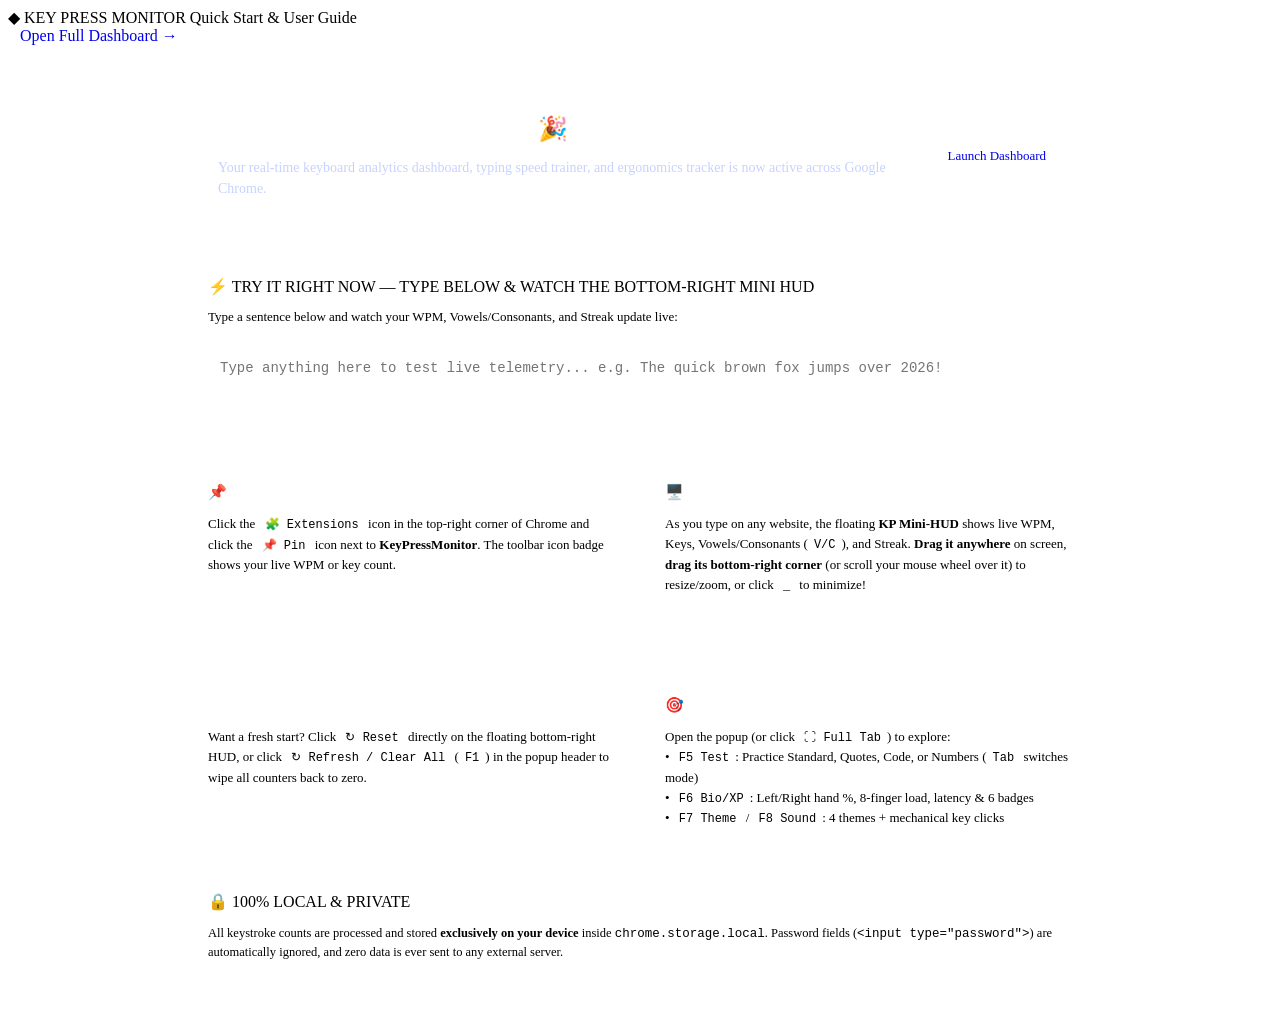
==== chrome-extension/guide.html @ 7c26b49b "Merge dfa0012d1e14e7bbd8a88e6eb32fe68cd68e6a61 into 3062a8375741d651321404c354065b6fb9362cec" ====
<!DOCTYPE html>
<html lang="en" data-theme="midnight">
<head>
  <meta charset="utf-8">
  <meta name="viewport" content="width=device-width,initial-scale=1">
  <title>Welcome to KeyPressMonitor — User Guide</title>
  <link rel="stylesheet" href="styles.css">
  <style>
    .guide-wrap { max-width: 900px; margin: 28px auto; padding: 0 20px; }
    .hero {
      background: linear-gradient(135deg, var(--hdr1), var(--hdr2));
      border: 1px solid var(--border);
      border-radius: 14px;
      padding: 26px 28px;
      margin-bottom: 20px;
      display: flex;
      align-items: center;
      justify-content: space-between;
      gap: 20px;
    }
    .hero h1 { font-size: 24px; color: #fff; margin-bottom: 6px; }
    .hero p { color: #C7D2FE; font-size: 14px; line-height: 1.5; }
    .steps-grid { display: grid; grid-template-columns: repeat(2, 1fr); gap: 14px; margin-bottom: 20px; }
    .step-card {
      background: var(--panel);
      border: 1px solid var(--border);
      border-radius: 12px;
      padding: 16px 18px;
    }
    .step-num {
      display: inline-block;
      background: var(--purp2);
      color: #fff;
      font-weight: 700;
      font-size: 11px;
      padding: 2px 8px;
      border-radius: 99px;
      margin-bottom: 8px;
    }
    .step-card h3 { font-size: 15px; color: #fff; margin-bottom: 6px; }
    .step-card p { color: var(--muted); font-size: 13px; line-height: 1.55; }
    .kbd-tag {
      background: var(--track);
      border: 1px solid var(--border);
      color: var(--cyan);
      padding: 1px 6px;
      border-radius: 4px;
      font-family: Consolas, monospace;
      font-size: 12px;
    }
    .try-box {
      background: var(--panel);
      border: 1px solid var(--border);
      border-radius: 12px;
      padding: 18px;
      margin-bottom: 20px;
    }
    .try-input {
      width: 100%;
      margin-top: 10px;
      background: var(--track);
      border: 1px solid var(--border);
      border-radius: 8px;
      padding: 12px;
      color: #fff;
      font-family: Consolas, monospace;
      font-size: 14px;
      outline: none;
    }
    .try-input:focus { border-color: var(--cyan); }
  </style>
</head>
<body>
  <header class="header">
    <div class="brand">
      <span class="brand-diamond">◆</span>
      <span class="brand-title">KEY PRESS MONITOR</span>
      <span class="brand-sub">Quick Start & User Guide</span>
    </div>
    <div class="hdr-right">
      <a href="popup.html" class="pill-btn cyan" style="text-decoration:none;padding:5px 12px"><span>Open Full Dashboard →</span></a>
    </div>
  </header>

  <div class="guide-wrap">
    <div class="hero">
      <div>
        <h1>Welcome to KeyPressMonitor! 🎉</h1>
        <p>Your real-time keyboard analytics dashboard, typing speed trainer, and ergonomics tracker is now active across Google Chrome.</p>
      </div>
      <a href="popup.html" class="pill-btn purp" style="text-decoration:none;padding:8px 16px;font-size:13px;white-space:nowrap"><span>Launch Dashboard</span></a>
    </div>

    <div class="try-box">
      <div class="panel-hdr"><span>⚡ TRY IT RIGHT NOW — TYPE BELOW & WATCH THE BOTTOM-RIGHT MINI HUD</span></div>
      <p style="color:var(--muted);font-size:13px">Type a sentence below and watch your WPM, Vowels/Consonants, and Streak update live:</p>
      <input class="try-input" type="text" placeholder="Type anything here to test live telemetry... e.g. The quick brown fox jumps over 2026!" autofocus>
    </div>

    <div class="steps-grid">
      <div class="step-card">
        <span class="step-num">STEP 1 · PIN TO TOOLBAR</span>
        <h3>📌 Pin the Extension Icon</h3>
        <p>Click the <span class="kbd-tag">🧩 Extensions</span> icon in the top-right corner of Chrome and click the <span class="kbd-tag">📌 Pin</span> icon next to <b>KeyPressMonitor</b>. The toolbar icon badge shows your live WPM or key count.</p>
      </div>

      <div class="step-card">
        <span class="step-num">STEP 2 · FLOATING MINI-HUD</span>
        <h3>🖥️ Draggable & Resizable Live HUD</h3>
        <p>As you type on any website, the floating <b>KP Mini-HUD</b> shows live WPM, Keys, Vowels/Consonants (<span class="kbd-tag">V/C</span>), and Streak. <b>Drag it anywhere</b> on screen, <b>drag its bottom-right corner</b> (or scroll your mouse wheel over it) to resize/zoom, or click <span class="kbd-tag">_</span> to minimize!</p>
      </div>

      <div class="step-card">
        <span class="step-num">STEP 3 · REFRESH / CLEAR RECORDS</span>
        <h3>↻ Reset All Stats Anytime</h3>
        <p>Want a fresh start? Click <span class="kbd-tag">↻ Reset</span> directly on the floating bottom-right HUD, or click <span class="kbd-tag">↻ Refresh / Clear All</span> (<span class="kbd-tag">F1</span>) in the popup header to wipe all counters back to zero.</p>
      </div>

      <div class="step-card">
        <span class="step-num">STEP 4 · 3 VIEWS & THEMES</span>
        <h3>🎯 Typing Test, Biomechanics & Themes</h3>
        <p>Open the popup (or click <span class="kbd-tag">⛶ Full Tab</span>) to explore:
          <br>• <span class="kbd-tag">F5 Test</span>: Practice Standard, Quotes, Code, or Numbers (<span class="kbd-tag">Tab</span> switches mode)
          <br>• <span class="kbd-tag">F6 Bio/XP</span>: Left/Right hand %, 8-finger load, latency & 6 badges
          <br>• <span class="kbd-tag">F7 Theme</span> / <span class="kbd-tag">F8 Sound</span>: 4 themes + mechanical key clicks
        </p>
      </div>
    </div>

    <div class="panel" style="padding:14px 18px">
      <div class="panel-hdr"><span>🔒 100% LOCAL & PRIVATE</span></div>
      <p style="color:var(--muted);font-size:12.5px;line-height:1.5">
        All keystroke counts are processed and stored <b>exclusively on your device</b> inside <code>chrome.storage.local</code>. Password fields (<code>&lt;input type="password"&gt;</code>) are automatically ignored, and zero data is ever sent to any external server.
      </p>
    </div>
  </div>
  <script src="web-polyfill.js"></script>
  <script src="content.js"></script>
</body>
</html>
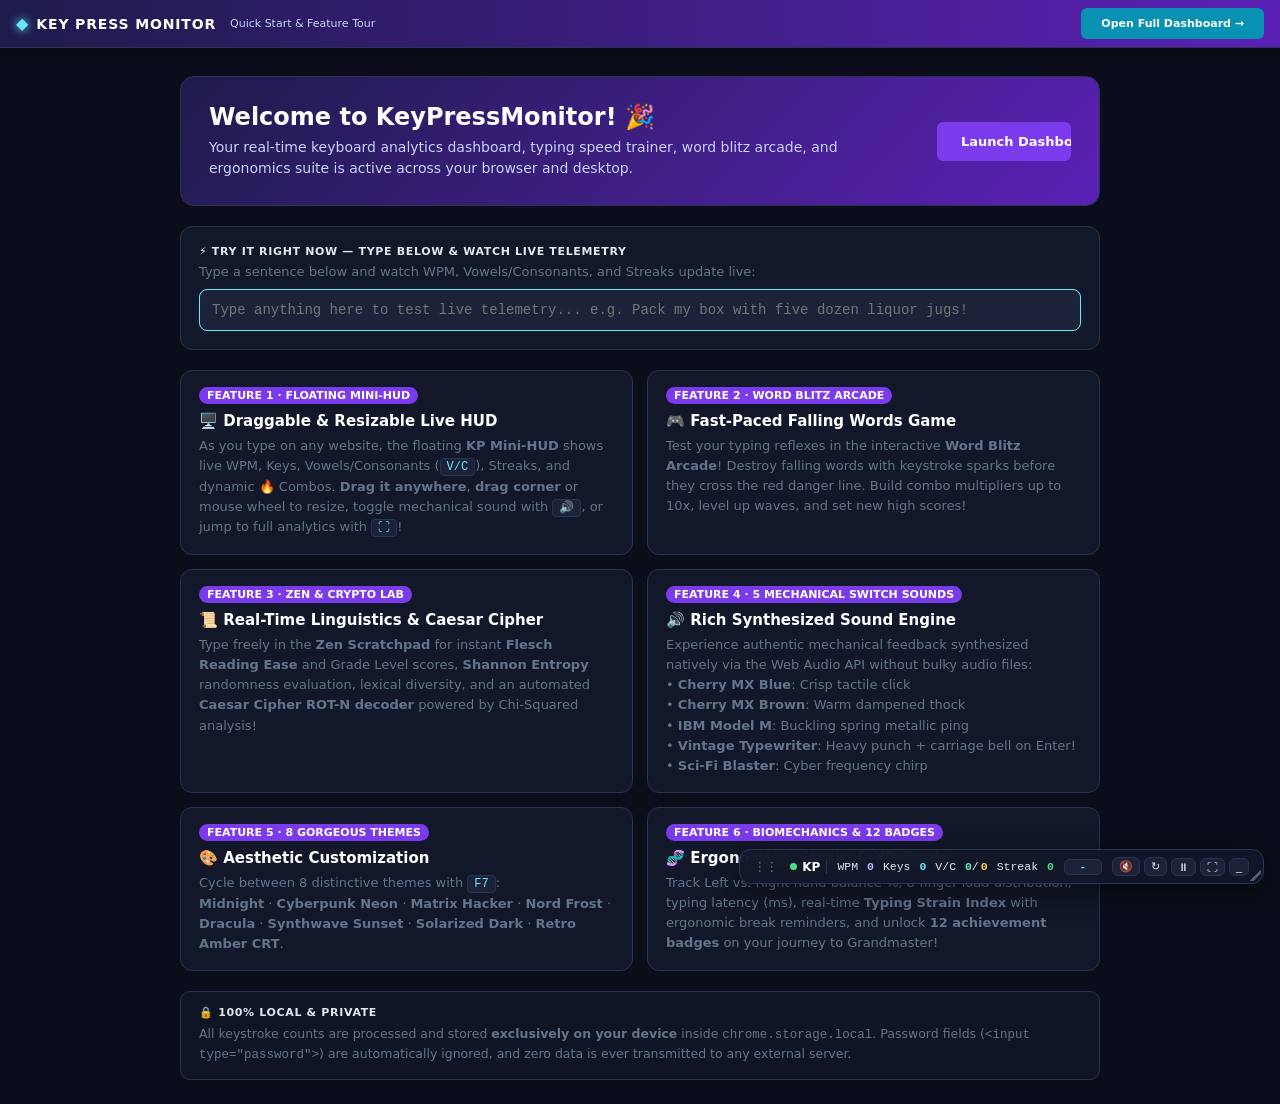
==== commit ddabf7ce: "made various changes" ====
--- a/chrome-extension/guide.html
+++ b/chrome-extension/guide.html
@@ -3,10 +3,10 @@
 <head>
   <meta charset="utf-8">
   <meta name="viewport" content="width=device-width,initial-scale=1">
-  <title>Welcome to KeyPressMonitor — User Guide</title>
+  <title>Welcome to KeyPressMonitor — User Guide & Feature Tour</title>
   <link rel="stylesheet" href="styles.css">
   <style>
-    .guide-wrap { max-width: 900px; margin: 28px auto; padding: 0 20px; }
+    .guide-wrap { max-width: 960px; margin: 28px auto; padding: 0 20px; }
     .hero {
       background: linear-gradient(135deg, var(--hdr1), var(--hdr2));
       border: 1px solid var(--border);
@@ -75,7 +75,7 @@
     <div class="brand">
       <span class="brand-diamond">◆</span>
       <span class="brand-title">KEY PRESS MONITOR</span>
-      <span class="brand-sub">Quick Start & User Guide</span>
+      <span class="brand-sub">Quick Start & Feature Tour</span>
     </div>
     <div class="hdr-right">
       <a href="popup.html" class="pill-btn cyan" style="text-decoration:none;padding:5px 12px"><span>Open Full Dashboard →</span></a>
@@ -86,51 +86,67 @@
     <div class="hero">
       <div>
         <h1>Welcome to KeyPressMonitor! 🎉</h1>
-        <p>Your real-time keyboard analytics dashboard, typing speed trainer, and ergonomics tracker is now active across Google Chrome.</p>
+        <p>Your real-time keyboard analytics dashboard, typing speed trainer, word blitz arcade, and ergonomics suite is active across your browser and desktop.</p>
       </div>
       <a href="popup.html" class="pill-btn purp" style="text-decoration:none;padding:8px 16px;font-size:13px;white-space:nowrap"><span>Launch Dashboard</span></a>
     </div>
 
     <div class="try-box">
-      <div class="panel-hdr"><span>⚡ TRY IT RIGHT NOW — TYPE BELOW & WATCH THE BOTTOM-RIGHT MINI HUD</span></div>
-      <p style="color:var(--muted);font-size:13px">Type a sentence below and watch your WPM, Vowels/Consonants, and Streak update live:</p>
-      <input class="try-input" type="text" placeholder="Type anything here to test live telemetry... e.g. The quick brown fox jumps over 2026!" autofocus>
+      <div class="panel-hdr"><span>⚡ TRY IT RIGHT NOW — TYPE BELOW & WATCH LIVE TELEMETRY</span></div>
+      <p style="color:var(--muted);font-size:13px">Type a sentence below and watch WPM, Vowels/Consonants, and Streaks update live:</p>
+      <input class="try-input" type="text" placeholder="Type anything here to test live telemetry... e.g. Pack my box with five dozen liquor jugs!" autofocus>
     </div>
 
     <div class="steps-grid">
       <div class="step-card">
-        <span class="step-num">STEP 1 · PIN TO TOOLBAR</span>
-        <h3>📌 Pin the Extension Icon</h3>
-        <p>Click the <span class="kbd-tag">🧩 Extensions</span> icon in the top-right corner of Chrome and click the <span class="kbd-tag">📌 Pin</span> icon next to <b>KeyPressMonitor</b>. The toolbar icon badge shows your live WPM or key count.</p>
+        <span class="step-num">FEATURE 1 · FLOATING MINI-HUD</span>
+        <h3>🖥️ Draggable & Resizable Live HUD</h3>
+        <p>As you type on any website, the floating <b>KP Mini-HUD</b> shows live WPM, Keys, Vowels/Consonants (<span class="kbd-tag">V/C</span>), Streaks, and dynamic 🔥 Combos. <b>Drag it anywhere</b>, <b>drag corner</b> or mouse wheel to resize, toggle mechanical sound with <span class="kbd-tag">🔊</span>, or jump to full analytics with <span class="kbd-tag">⛶</span>!</p>
       </div>
 
       <div class="step-card">
-        <span class="step-num">STEP 2 · FLOATING MINI-HUD</span>
-        <h3>🖥️ Draggable & Resizable Live HUD</h3>
-        <p>As you type on any website, the floating <b>KP Mini-HUD</b> shows live WPM, Keys, Vowels/Consonants (<span class="kbd-tag">V/C</span>), and Streak. <b>Drag it anywhere</b> on screen, <b>drag its bottom-right corner</b> (or scroll your mouse wheel over it) to resize/zoom, or click <span class="kbd-tag">_</span> to minimize!</p>
+        <span class="step-num">FEATURE 2 · WORD BLITZ ARCADE</span>
+        <h3>🎮 Fast-Paced Falling Words Game</h3>
+        <p>Test your typing reflexes in the interactive <b>Word Blitz Arcade</b>! Destroy falling words with keystroke sparks before they cross the red danger line. Build combo multipliers up to 10x, level up waves, and set new high scores!</p>
       </div>
 
       <div class="step-card">
-        <span class="step-num">STEP 3 · REFRESH / CLEAR RECORDS</span>
-        <h3>↻ Reset All Stats Anytime</h3>
-        <p>Want a fresh start? Click <span class="kbd-tag">↻ Reset</span> directly on the floating bottom-right HUD, or click <span class="kbd-tag">↻ Refresh / Clear All</span> (<span class="kbd-tag">F1</span>) in the popup header to wipe all counters back to zero.</p>
+        <span class="step-num">FEATURE 3 · ZEN & CRYPTO LAB</span>
+        <h3>📜 Real-Time Linguistics & Caesar Cipher</h3>
+        <p>Type freely in the <b>Zen Scratchpad</b> for instant <b>Flesch Reading Ease</b> and Grade Level scores, <b>Shannon Entropy</b> randomness evaluation, lexical diversity, and an automated <b>Caesar Cipher ROT-N decoder</b> powered by Chi-Squared analysis!</p>
       </div>
 
       <div class="step-card">
-        <span class="step-num">STEP 4 · 3 VIEWS & THEMES</span>
-        <h3>🎯 Typing Test, Biomechanics & Themes</h3>
-        <p>Open the popup (or click <span class="kbd-tag">⛶ Full Tab</span>) to explore:
-          <br>• <span class="kbd-tag">F5 Test</span>: Practice Standard, Quotes, Code, or Numbers (<span class="kbd-tag">Tab</span> switches mode)
-          <br>• <span class="kbd-tag">F6 Bio/XP</span>: Left/Right hand %, 8-finger load, latency & 6 badges
-          <br>• <span class="kbd-tag">F7 Theme</span> / <span class="kbd-tag">F8 Sound</span>: 4 themes + mechanical key clicks
+        <span class="step-num">FEATURE 4 · 5 MECHANICAL SWITCH SOUNDS</span>
+        <h3>🔊 Rich Synthesized Sound Engine</h3>
+        <p>Experience authentic mechanical feedback synthesized natively via the Web Audio API without bulky audio files:
+          <br>• <b>Cherry MX Blue</b>: Crisp tactile click
+          <br>• <b>Cherry MX Brown</b>: Warm dampened thock
+          <br>• <b>IBM Model M</b>: Buckling spring metallic ping
+          <br>• <b>Vintage Typewriter</b>: Heavy punch + carriage bell on Enter!
+          <br>• <b>Sci-Fi Blaster</b>: Cyber frequency chirp
         </p>
+      </div>
+
+      <div class="step-card">
+        <span class="step-num">FEATURE 5 · 8 GORGEOUS THEMES</span>
+        <h3>🎨 Aesthetic Customization</h3>
+        <p>Cycle between 8 distinctive themes with <span class="kbd-tag">F7</span>:
+          <br><b>Midnight</b> · <b>Cyberpunk Neon</b> · <b>Matrix Hacker</b> · <b>Nord Frost</b> · <b>Dracula</b> · <b>Synthwave Sunset</b> · <b>Solarized Dark</b> · <b>Retro Amber CRT</b>.
+        </p>
+      </div>
+
+      <div class="step-card">
+        <span class="step-num">FEATURE 6 · BIOMECHANICS & 12 BADGES</span>
+        <h3>🧬 Ergonomics, Strain & XP Ranks</h3>
+        <p>Track Left vs. Right hand balance %, 8-finger load distribution, typing latency (ms), real-time <b>Typing Strain Index</b> with ergonomic break reminders, and unlock <b>12 achievement badges</b> on your journey to Grandmaster!</p>
       </div>
     </div>
 
     <div class="panel" style="padding:14px 18px">
       <div class="panel-hdr"><span>🔒 100% LOCAL & PRIVATE</span></div>
       <p style="color:var(--muted);font-size:12.5px;line-height:1.5">
-        All keystroke counts are processed and stored <b>exclusively on your device</b> inside <code>chrome.storage.local</code>. Password fields (<code>&lt;input type="password"&gt;</code>) are automatically ignored, and zero data is ever sent to any external server.
+        All keystroke counts are processed and stored <b>exclusively on your device</b> inside <code>chrome.storage.local</code>. Password fields (<code>&lt;input type="password"&gt;</code>) are automatically ignored, and zero data is ever transmitted to any external server.
       </p>
     </div>
   </div>
--- a/chrome-extension/styles.css
+++ b/chrome-extension/styles.css
@@ -0,0 +1,737 @@
+/* KeyPressMonitor — Enhanced Theme & Visual Suite (8 Themes) */
+:root, [data-theme="midnight"] {
+  --page: #0B0E1A;
+  --panel: #121729;
+  --panel-glass: rgba(18, 23, 41, 0.85);
+  --border: #2A3352;
+  --border-glow: rgba(103, 232, 249, 0.35);
+  --track: #1C2238;
+  --offkey: #1F2640;
+  --hdr1: #1E1B4B;
+  --hdr2: #5B21B6;
+  --text: #E2E8F0;
+  --muted: #64748B;
+  --green: #6EE7B7;
+  --green2: #059669;
+  --amber: #FCD34D;
+  --amber2: #EA580C;
+  --cyan: #67E8F9;
+  --cyan2: #0891B2;
+  --purp: #C4B5FD;
+  --purp2: #7C3AED;
+  --gold: #FACC15;
+  --red: #E11D48;
+}
+
+[data-theme="cyberpunk"] {
+  --page: #14061A;
+  --panel: #240B2E;
+  --panel-glass: rgba(36, 11, 46, 0.85);
+  --border: #5C1C7A;
+  --border-glow: rgba(255, 0, 176, 0.45);
+  --track: #30103D;
+  --offkey: #3B124A;
+  --hdr1: #4C0F6B;
+  --hdr2: #FF00B0;
+  --cyan: #00F0FF;
+  --cyan2: #0891B2;
+  --green: #00FFA3;
+  --green2: #059669;
+  --purp: #FF71CE;
+  --purp2: #B000FF;
+  --gold: #FFE600;
+  --red: #FF2A6D;
+}
+
+[data-theme="matrix"] {
+  --page: #081408;
+  --panel: #0D220D;
+  --panel-glass: rgba(13, 34, 13, 0.85);
+  --border: #1E4D1E;
+  --border-glow: rgba(74, 222, 128, 0.45);
+  --track: #122E12;
+  --offkey: #143314;
+  --hdr1: #0F380F;
+  --hdr2: #1E7A1E;
+  --green: #4ADE80;
+  --green2: #16A34A;
+  --cyan: #86EFAC;
+  --cyan2: #22C55E;
+  --amber: #A3E635;
+  --amber2: #65A30D;
+  --purp: #86EFAC;
+  --purp2: #15803D;
+  --gold: #FACC15;
+}
+
+[data-theme="nord"] {
+  --page: #2E3440;
+  --panel: #3B4252;
+  --panel-glass: rgba(59, 66, 82, 0.85);
+  --border: #4C566A;
+  --border-glow: rgba(136, 192, 208, 0.4);
+  --track: #343B49;
+  --offkey: #3E4656;
+  --hdr1: #4C5E75;
+  --hdr2: #5E81A1;
+  --cyan: #88C0D0;
+  --cyan2: #81A1C1;
+  --green: #A3BE8C;
+  --green2: #8FBCBB;
+  --amber: #EBCB8B;
+  --amber2: #D08770;
+  --purp: #B48EAD;
+  --purp2: #5E81A1;
+  --red: #BF616A;
+}
+
+[data-theme="dracula"] {
+  --page: #282A36;
+  --panel: #1E1F29;
+  --panel-glass: rgba(30, 31, 41, 0.85);
+  --border: #6272A4;
+  --border-glow: rgba(189, 147, 249, 0.4);
+  --track: #343746;
+  --offkey: #21222C;
+  --hdr1: #44475A;
+  --hdr2: #BD93F9;
+  --green: #50FA7B;
+  --green2: #059669;
+  --amber: #F1FA8C;
+  --amber2: #FFB86C;
+  --cyan: #8BE9FD;
+  --cyan2: #0891B2;
+  --purp: #FF79C6;
+  --purp2: #BD93F9;
+  --gold: #F1FA8C;
+  --red: #FF5555;
+}
+
+[data-theme="synthwave"] {
+  --page: #181028;
+  --panel: #26163B;
+  --panel-glass: rgba(38, 22, 59, 0.85);
+  --border: #79277D;
+  --border-glow: rgba(255, 94, 126, 0.45);
+  --track: #391C4D;
+  --offkey: #331445;
+  --hdr1: #6A1B66;
+  --hdr2: #FF5E7E;
+  --green: #05FFA1;
+  --green2: #00B371;
+  --amber: #FFE600;
+  --amber2: #FF8000;
+  --cyan: #00F0FF;
+  --cyan2: #0099FF;
+  --purp: #FF71CE;
+  --purp2: #B967FF;
+  --gold: #FFD200;
+  --red: #FF3366;
+}
+
+[data-theme="solarized"] {
+  --page: #002B36;
+  --panel: #073642;
+  --panel-glass: rgba(7, 54, 66, 0.85);
+  --border: #586E75;
+  --border-glow: rgba(42, 161, 152, 0.4);
+  --track: #0B3D4A;
+  --offkey: #09343F;
+  --hdr1: #073642;
+  --hdr2: #2AA198;
+  --green: #859900;
+  --green2: #5F6E00;
+  --amber: #B58900;
+  --amber2: #CB4B16;
+  --cyan: #2AA198;
+  --cyan2: #268BD2;
+  --purp: #6C71C4;
+  --purp2: #D33682;
+  --gold: #B58900;
+  --red: #DC322F;
+}
+
+[data-theme="amber"] {
+  --page: #120C02;
+  --panel: #201504;
+  --panel-glass: rgba(32, 21, 4, 0.85);
+  --border: #70480A;
+  --border-glow: rgba(245, 158, 11, 0.45);
+  --track: #2C1D06;
+  --offkey: #261905;
+  --hdr1: #402804;
+  --hdr2: #D97706;
+  --green: #FBBF24;
+  --green2: #D97706;
+  --amber: #F59E0B;
+  --amber2: #B45309;
+  --cyan: #FDE68A;
+  --cyan2: #D97706;
+  --purp: #FCD34D;
+  --purp2: #F59E0B;
+  --gold: #F59E0B;
+  --red: #DC2626;
+  --text: #FDE68A;
+  --muted: #92400E;
+}
+
+* { box-sizing: border-box; margin: 0; padding: 0; }
+body {
+  background: var(--page);
+  color: var(--text);
+  font-family: 'Segoe UI', system-ui, -apple-system, sans-serif;
+  font-size: 13px;
+  min-width: 820px;
+  min-height: 590px;
+  user-select: none;
+  overflow-x: hidden;
+  transition: background 0.25s, color 0.25s;
+}
+
+/* Particle FX Canvas Overlay */
+#fxCanvas {
+  position: fixed;
+  top: 0;
+  left: 0;
+  width: 100vw;
+  height: 100vh;
+  pointer-events: none;
+  z-index: 9999;
+}
+
+/* Header */
+.header {
+  background: linear-gradient(90deg, var(--hdr1), var(--hdr2));
+  padding: 8px 16px;
+  display: flex;
+  align-items: center;
+  justify-content: space-between;
+  border-bottom: 1px solid var(--border);
+  box-shadow: 0 4px 18px rgba(0,0,0,0.3);
+}
+.brand { display: flex; align-items: center; gap: 8px; }
+.brand-diamond { color: var(--cyan); font-size: 16px; text-shadow: 0 0 10px var(--cyan); }
+.brand-title { font-weight: 700; letter-spacing: 0.06em; font-size: 14px; color: #fff; }
+.brand-sub { color: #C7D2FE; font-size: 11px; margin-left: 6px; }
+.hdr-right { display: flex; align-items: center; gap: 12px; font-size: 12px; }
+
+.xp-pill {
+  background: rgba(0, 0, 0, 0.4);
+  border: 1px solid rgba(255, 255, 255, 0.18);
+  border-radius: 99px;
+  padding: 2px 10px;
+  font-weight: 600;
+  display: flex;
+  align-items: center;
+  gap: 5px;
+}
+.xp-lvl { color: var(--gold); }
+.xp-rank { color: var(--cyan); font-weight: 700; }
+
+/* Dynamic Combo Pill */
+.combo-pill {
+  background: linear-gradient(90deg, rgba(234, 88, 12, 0.35), rgba(225, 29, 72, 0.45));
+  border: 1px solid var(--amber);
+  border-radius: 99px;
+  padding: 2px 10px;
+  font-weight: 800;
+  font-family: 'Consolas', monospace;
+  color: #fff;
+  display: flex;
+  align-items: center;
+  gap: 4px;
+  box-shadow: 0 0 12px rgba(252, 211, 77, 0.35);
+  animation: comboPulse 0.9s infinite alternate;
+}
+@keyframes comboPulse {
+  0% { transform: scale(1); filter: drop-shadow(0 0 2px var(--amber)); }
+  100% { transform: scale(1.05); filter: drop-shadow(0 0 8px var(--red)); }
+}
+
+.status-badge { display: flex; align-items: center; gap: 5px; font-weight: 700; color: #4ADE80; }
+.status-badge.paused { color: var(--gold); }
+.dot { width: 8px; height: 8px; border-radius: 50%; background: currentColor; display: inline-block; animation: pulse 1.1s infinite; }
+@keyframes pulse { 0%, 100% { opacity: 1; } 50% { opacity: 0.3; } }
+
+.container { padding: 10px 14px 14px; max-width: 1200px; margin: 0 auto; }
+
+/* View Navigation Tab Strip */
+.view-nav-tabs {
+  display: flex;
+  gap: 6px;
+  margin-bottom: 10px;
+  background: var(--panel-glass);
+  padding: 4px;
+  border-radius: 9px;
+  border: 1px solid var(--border);
+  backdrop-filter: blur(10px);
+}
+.nav-tab {
+  flex: 1;
+  text-align: center;
+  background: transparent;
+  border: 1px solid transparent;
+  color: var(--muted);
+  font-size: 12px;
+  font-weight: 600;
+  padding: 6px 10px;
+  border-radius: 6px;
+  cursor: pointer;
+  transition: all 0.18s;
+  display: inline-flex;
+  align-items: center;
+  justify-content: center;
+  gap: 6px;
+}
+.nav-tab:hover {
+  color: var(--text);
+  background: var(--track);
+}
+.nav-tab.active {
+  background: var(--track);
+  color: #fff;
+  border-color: var(--border);
+  box-shadow: 0 2px 10px rgba(0,0,0,0.3);
+}
+.nav-tab.active[data-view="0"] { border-color: var(--cyan); color: var(--cyan); }
+.nav-tab.active[data-view="1"] { border-color: var(--purp); color: var(--purp); }
+.nav-tab.active[data-view="2"] { border-color: var(--green); color: var(--green); }
+.nav-tab.active[data-view="3"] { border-color: var(--gold); color: var(--gold); }
+.nav-tab.active[data-view="4"] { border-color: var(--cyan); color: var(--cyan); }
+
+/* Stat Cards */
+.cards-grid {
+  display: grid;
+  grid-template-columns: repeat(4, 1fr);
+  gap: 10px;
+  margin-bottom: 9px;
+}
+.card {
+  background: var(--panel-glass);
+  border: 1px solid var(--border);
+  border-radius: 10px;
+  padding: 9px 12px;
+  position: relative;
+  backdrop-filter: blur(8px);
+  transition: transform 0.15s, border-color 0.2s, box-shadow 0.2s;
+}
+.card:hover {
+  transform: translateY(-1px);
+  border-color: var(--border-glow);
+  box-shadow: 0 6px 18px rgba(0,0,0,0.25);
+}
+.card-title { font-size: 10px; font-weight: 700; letter-spacing: 0.08em; text-transform: uppercase; color: var(--muted); }
+.card-val { font-size: 28px; font-weight: 800; line-height: 1.15; margin: 2px 0; font-family: 'Consolas', monospace; }
+.card-sub { font-size: 11px; color: var(--muted); }
+
+/* Chips & Mix Bar */
+.chips-row {
+  display: flex;
+  align-items: center;
+  justify-content: space-between;
+  gap: 10px;
+  margin-bottom: 9px;
+}
+.chips-list { display: flex; gap: 6px; flex-wrap: wrap; }
+.chip {
+  background: var(--panel);
+  border: 1px solid var(--border);
+  border-radius: 6px;
+  padding: 3px 8px;
+  font-size: 11px;
+  color: var(--muted);
+  font-family: 'Consolas', monospace;
+  transition: border-color 0.15s;
+}
+.chip:hover { border-color: var(--border-glow); }
+.chip b { color: var(--text); margin-left: 4px; }
+.mix-wrap { display: flex; align-items: center; gap: 6px; flex: 1; max-width: 260px; font-weight: 700; font-size: 11px; }
+.mix-bar { flex: 1; height: 9px; background: var(--track); border-radius: 99px; overflow: hidden; display: flex; }
+.mix-v { background: linear-gradient(90deg, var(--green2), var(--green)); height: 100%; transition: width 0.2s; }
+.mix-c { background: linear-gradient(90deg, var(--amber), var(--amber2)); height: 100%; transition: width 0.2s; }
+
+/* Panels */
+.panel {
+  background: var(--panel-glass);
+  border: 1px solid var(--border);
+  border-radius: 10px;
+  padding: 9px 12px;
+  margin-bottom: 9px;
+  backdrop-filter: blur(8px);
+}
+.panel-hdr {
+  display: flex;
+  align-items: center;
+  justify-content: space-between;
+  margin-bottom: 6px;
+  font-size: 11px;
+  font-weight: 700;
+  letter-spacing: 0.06em;
+  color: var(--text);
+}
+.panel-hdr span.muted { color: var(--muted); font-weight: 500; }
+
+/* Last N Chars */
+.lastn-row {
+  display: flex;
+  align-items: center;
+  justify-content: space-between;
+  font-family: 'Consolas', monospace;
+  font-size: 13px;
+}
+.lastn-chars {
+  display: flex;
+  gap: 2px;
+  flex-wrap: nowrap;
+  overflow: hidden;
+  background: var(--track);
+  padding: 4px 8px;
+  border-radius: 6px;
+  flex: 1;
+  margin-right: 12px;
+  min-height: 26px;
+  align-items: center;
+  border: 1px solid var(--border);
+}
+.char-cell { padding: 0 2px; border-radius: 3px; }
+.char-cell.newest { background: var(--cyan); color: var(--page); font-weight: 700; box-shadow: 0 0 6px var(--cyan); }
+.n-controls { display: flex; align-items: center; gap: 5px; }
+.n-btn {
+  background: var(--track);
+  color: var(--cyan);
+  border: 1px solid var(--border);
+  border-radius: 4px;
+  padding: 2px 7px;
+  cursor: pointer;
+  font-size: 11px;
+  font-weight: 600;
+  transition: all 0.15s;
+}
+.n-btn:hover { background: var(--panel); border-color: var(--cyan); }
+
+/* Main Split Grid */
+.mid-grid {
+  display: grid;
+  grid-template-columns: 1.32fr 1fr;
+  gap: 9px;
+}
+
+/* Histogram A-Z */
+.hist-bars {
+  display: flex;
+  align-items: flex-end;
+  gap: 3px;
+  height: 105px;
+  padding-top: 8px;
+  border-bottom: 1px solid var(--border);
+}
+.hbar-col {
+  flex: 1;
+  display: flex;
+  flex-direction: column;
+  align-items: center;
+  height: 100%;
+  justify-content: flex-end;
+}
+.hbar-fill {
+  width: 100%;
+  border-radius: 3px 3px 0 0;
+  transition: height 0.15s;
+}
+.hbar-fill.vowel { background: linear-gradient(180deg, var(--green), var(--green2)); }
+.hbar-fill.cons { background: linear-gradient(180deg, var(--amber), var(--amber2)); }
+.hbar-lbl {
+  font-family: 'Consolas', monospace;
+  font-size: 10px;
+  margin-top: 3px;
+  color: var(--muted);
+  padding: 0 2px;
+  border-radius: 2px;
+}
+.hbar-lbl.active { background: var(--cyan); color: var(--page); font-weight: 700; }
+
+/* Keyboard Heatmap */
+.kb-wrap { display: flex; flex-direction: column; gap: 4px; align-items: center; margin: 4px 0; }
+.kb-row { display: flex; gap: 3px; }
+.keycap {
+  width: 22px;
+  height: 22px;
+  border-radius: 4px;
+  background: var(--offkey);
+  color: var(--muted);
+  display: flex;
+  align-items: center;
+  justify-content: center;
+  font-family: 'Consolas', monospace;
+  font-size: 11px;
+  font-weight: 700;
+  transition: transform 0.1s, background 0.15s, box-shadow 0.15s;
+}
+.keycap.space { width: 130px; font-size: 10px; }
+.keycap.ripple {
+  background: #fff !important;
+  color: #000 !important;
+  transform: scale(1.18);
+  box-shadow: 0 0 14px #fff;
+  z-index: 5;
+}
+
+/* Top 5 Table */
+.top5-table { width: 100%; border-collapse: collapse; font-family: 'Consolas', monospace; font-size: 11px; }
+.top5-table th { text-align: left; color: var(--muted); font-size: 10px; padding-bottom: 3px; border-bottom: 1px solid var(--border); }
+.top5-table td { padding: 2.5px 4px; }
+.top5-table td.num { text-align: right; color: #fff; }
+
+/* WPM SVG Sparkline */
+.wpm-svg { width: 100%; height: 56px; display: block; }
+
+/* Stats strip & Buttons */
+.stats-strip {
+  display: flex;
+  justify-content: space-between;
+  font-size: 11px;
+  color: var(--muted);
+  padding: 4px 4px 8px;
+  font-family: 'Consolas', monospace;
+}
+.stats-strip b { color: var(--amber); margin-right: 10px; }
+.btn-bar {
+  display: flex;
+  gap: 6px;
+  flex-wrap: wrap;
+  align-items: center;
+  justify-content: space-between;
+  border-top: 1px solid var(--border);
+  padding-top: 8px;
+}
+.btn-group { display: flex; gap: 6px; flex-wrap: wrap; }
+.pill-btn {
+  display: inline-flex;
+  align-items: center;
+  border-radius: 6px;
+  overflow: hidden;
+  border: none;
+  cursor: pointer;
+  font-size: 11px;
+  font-weight: 600;
+  color: #fff;
+  background: #2563EB;
+  transition: all 0.15s;
+}
+.pill-btn kbd {
+  background: rgba(0, 0, 0, 0.35);
+  padding: 4px 6px;
+  font-family: 'Consolas', monospace;
+  font-size: 10px;
+}
+.pill-btn span { padding: 4px 8px; }
+.pill-btn.purp { background: var(--purp2); }
+.pill-btn.cyan { background: var(--cyan2); }
+.pill-btn.green { background: var(--green2); }
+.pill-btn.red { background: var(--red); }
+.pill-btn.gold { background: #CA8A04; }
+.pill-btn:hover { filter: brightness(1.18); transform: translateY(-1px); }
+
+/* Sound selector styling */
+.sound-select {
+  background: var(--track);
+  color: var(--text);
+  border: 1px solid var(--border);
+  border-radius: 6px;
+  padding: 3px 6px;
+  font-size: 11px;
+  font-weight: 600;
+  outline: none;
+  cursor: pointer;
+}
+.sound-select:focus { border-color: var(--cyan); }
+
+/* Typing Test Screen */
+.hidden { display: none !important; }
+.test-sentence {
+  font-family: 'Consolas', monospace;
+  font-size: 17px;
+  line-height: 1.5;
+  padding: 14px;
+  background: var(--track);
+  border-radius: 8px;
+  margin: 8px 0;
+  letter-spacing: 0.02em;
+  border: 1px solid var(--border);
+}
+.t-ch.ok { color: var(--green); }
+.t-ch.err { background: var(--red); color: #fff; border-radius: 2px; }
+.t-ch.cur { background: var(--cyan); color: var(--page); font-weight: 700; box-shadow: 0 0 6px var(--cyan); }
+
+/* Biomechanics & Achievements */
+.ergo-grid { display: grid; grid-template-columns: 1fr 1fr; gap: 10px; }
+.bar-row { display: flex; align-items: center; gap: 8px; margin: 4px 0; font-family: 'Consolas', monospace; font-size: 11px; }
+.bar-lbl { width: 110px; color: var(--text); }
+.bar-track { flex: 1; height: 8px; background: var(--track); border-radius: 4px; overflow: hidden; }
+.bar-fill { height: 100%; background: var(--cyan); border-radius: 4px; transition: width 0.2s; }
+.badges-grid { display: grid; grid-template-columns: repeat(3, 1fr); gap: 6px; margin-top: 6px; }
+.badge-item {
+  padding: 6px 8px;
+  border-radius: 6px;
+  background: var(--track);
+  font-family: 'Consolas', monospace;
+  font-size: 11px;
+  display: flex;
+  align-items: center;
+  gap: 8px;
+  border: 1px solid var(--border);
+  transition: all 0.2s;
+}
+.badge-item.unlocked {
+  border-color: var(--green2);
+  color: #fff;
+  background: rgba(5, 150, 105, 0.15);
+  box-shadow: 0 0 8px rgba(110, 231, 183, 0.2);
+}
+.badge-item.unlocked .b-tag { color: #4ADE80; font-weight: 700; }
+.badge-item.locked { color: var(--muted); opacity: 0.6; }
+
+/* VIEW 3: ARCADE / WORD BLITZ */
+.arcade-header {
+  display: flex;
+  align-items: center;
+  justify-content: space-between;
+  margin-bottom: 8px;
+  padding: 4px 8px;
+  background: var(--track);
+  border-radius: 8px;
+  border: 1px solid var(--border);
+}
+.arcade-arena {
+  position: relative;
+  height: 310px;
+  background: radial-gradient(circle at 50% 20%, rgba(30, 27, 75, 0.4), var(--panel));
+  border: 1px solid var(--border);
+  border-radius: 10px;
+  overflow: hidden;
+  margin-bottom: 8px;
+  box-shadow: inset 0 0 30px rgba(0,0,0,0.5);
+}
+.danger-line {
+  position: absolute;
+  bottom: 30px;
+  left: 0;
+  width: 100%;
+  height: 2px;
+  background: linear-gradient(90deg, transparent, var(--red), transparent);
+  box-shadow: 0 0 8px var(--red);
+  opacity: 0.75;
+}
+.falling-word {
+  position: absolute;
+  padding: 4px 10px;
+  border-radius: 6px;
+  font-family: 'Consolas', monospace;
+  font-size: 14px;
+  font-weight: 700;
+  background: var(--panel);
+  border: 1px solid var(--border);
+  box-shadow: 0 4px 12px rgba(0,0,0,0.4);
+  white-space: nowrap;
+  transition: border-color 0.1s;
+}
+.falling-word.active-target {
+  border-color: var(--gold);
+  box-shadow: 0 0 14px var(--gold);
+  transform: scale(1.06);
+}
+.falling-word .matched {
+  color: var(--green);
+  text-shadow: 0 0 6px var(--green);
+}
+.falling-word .remaining {
+  color: #fff;
+}
+.arcade-stats-row {
+  display: grid;
+  grid-template-columns: repeat(4, 1fr);
+  gap: 8px;
+}
+.arcade-over {
+  position: absolute;
+  top: 0; left: 0; width: 100%; height: 100%;
+  background: rgba(11, 14, 26, 0.88);
+  backdrop-filter: blur(8px);
+  display: flex;
+  flex-direction: column;
+  align-items: center;
+  justify-content: center;
+  z-index: 20;
+}
+.arcade-over h2 { font-size: 24px; color: var(--red); margin-bottom: 6px; }
+
+/* VIEW 4: ZEN SCRATCHPAD & LINGUISTICS LAB */
+.zen-grid {
+  display: grid;
+  grid-template-columns: 1.3fr 1fr;
+  gap: 10px;
+}
+.zen-editor {
+  width: 100%;
+  height: 180px;
+  background: var(--track);
+  border: 1px solid var(--border);
+  border-radius: 8px;
+  color: var(--text);
+  font-family: 'Consolas', monospace;
+  font-size: 14px;
+  padding: 10px;
+  resize: vertical;
+  outline: none;
+  line-height: 1.5;
+  transition: border-color 0.2s, box-shadow 0.2s;
+}
+.zen-editor:focus {
+  border-color: var(--cyan);
+  box-shadow: 0 0 10px rgba(103, 232, 249, 0.25);
+}
+.dial-card {
+  background: var(--track);
+  border: 1px solid var(--border);
+  border-radius: 8px;
+  padding: 8px 10px;
+  text-align: center;
+}
+.dial-val { font-size: 22px; font-weight: 800; font-family: 'Consolas', monospace; }
+.dial-sub { font-size: 10px; color: var(--muted); text-transform: uppercase; }
+.caesar-box {
+  background: var(--track);
+  border: 1px solid var(--border);
+  border-radius: 8px;
+  padding: 10px;
+  font-family: 'Consolas', monospace;
+}
+.rot-slider {
+  width: 100%;
+  accent-color: var(--cyan);
+  cursor: pointer;
+  margin: 6px 0;
+}
+
+/* Custom Text Modal in Typing Test */
+.custom-modal {
+  position: fixed;
+  top: 50%;
+  left: 50%;
+  transform: translate(-50%, -50%);
+  background: var(--panel);
+  border: 1px solid var(--border-glow);
+  box-shadow: 0 16px 40px rgba(0,0,0,0.6);
+  border-radius: 12px;
+  padding: 16px;
+  z-index: 10000;
+  width: 480px;
+  max-width: 90vw;
+}
+.custom-backdrop {
+  position: fixed;
+  top: 0; left: 0; width: 100vw; height: 100vh;
+  background: rgba(0,0,0,0.6);
+  backdrop-filter: blur(4px);
+  z-index: 9999;
+}
